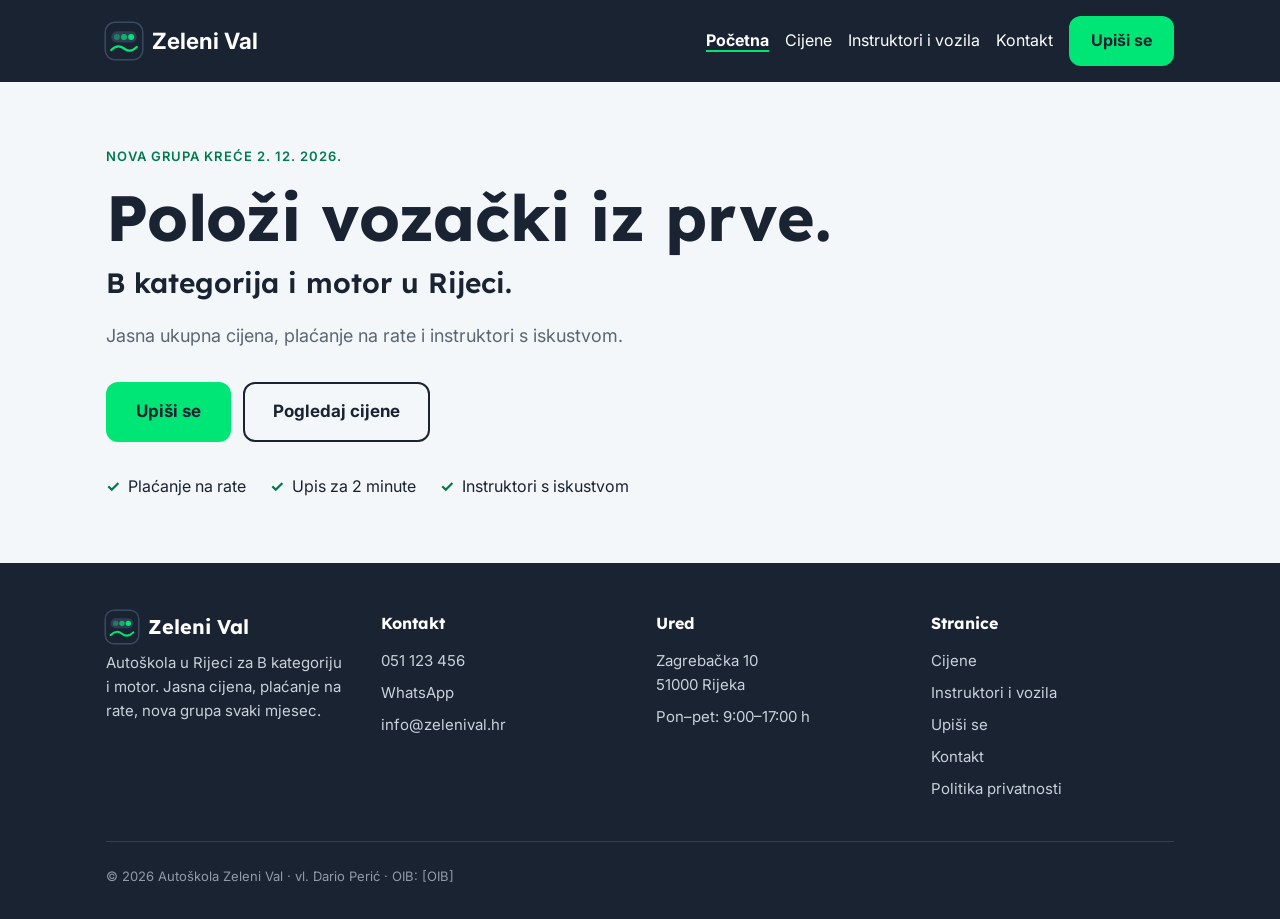
==== index.html @ 60b4cd18 "Autoskola Zeleni Val - prva verzija" ====
<!doctype html>
<html lang="hr">
  <head>
    <meta charset="UTF-8" />
    <meta name="viewport" content="width=device-width, initial-scale=1.0" />
    <title>Autoškola Zeleni Val, Rijeka – B kategorija i motor</title>
    <meta
      name="description"
      content="Autoškola Zeleni Val u Rijeci: tečaj za B kategoriju i motor, jasne cijene s mogućnošću obročne otplate i jednostavan online upis."
    />
    <link rel="preconnect" href="https://fonts.googleapis.com">
    <link rel="preconnect" href="https://fonts.gstatic.com" crossorigin>
    <link href="https://fonts.googleapis.com/css2?family=Inter:wght@400;600&family=Lexend:wght@600;700&display=swap" rel="stylesheet">
    <!-- favicon: ikona u kartici preglednika -->
    <link rel="icon" href="slike/zeleni-val-znak.svg" type="image/svg+xml" />
    <link rel="stylesheet" href="style.css" />
  </head>
  <body>
    <header>
      <a href="index.html" class="logo"><img src="slike/zeleni-val-znak.svg" alt="" width="36" height="36"> Zeleni Val</a>
      <nav>
        <button
          class="hamburger"
          aria-label="Otvori izbornik"
          aria-expanded="false"
          aria-controls="izbornik"
        >
          ☰
        </button>
         <ul id="izbornik">
          <li><a href="index.html" aria-current="page">Početna</a></li>
          <li><a href="cijene.html">Cijene</a></li>
          <li><a href="instruktori.html">Instruktori i vozila</a></li>
           <li><a href="kontakt.html">Kontakt</a></li>
          <li><a href="upis.html" class="btn">Upiši se</a></li>
        </ul>
      </nav>
    </header>

    <main>
  <section class="hero">
    <p class="oznaka">Nova grupa kreće 2. 12. 2026.</p>
    <h1>Položi vozački iz prve.</h1>
    <p class="podnaslov">B kategorija i motor u Rijeci.</p>
    <p class="hero-tekst">Jasna ukupna cijena, plaćanje na rate i instruktori s iskustvom.</p>

    <div class="hero-gumbi">
      <a href="upis.html" class="btn">Upiši se</a>
      <a href="cijene.html" class="btn btn-obrub">Pogledaj cijene</a>
    </div>

    <ul class="prednosti">
      <li>Plaćanje na rate</li>
      <li>Upis za 2 minute</li>
      <li>Instruktori s iskustvom</li>
    </ul>
  </section>
</main>



   <footer class="podnozje">
  <div class="podnozje-stupci">

    <!-- 1. stupac: tko smo -->
    <div>
      <p class="podnozje-logo"><img src="slike/zeleni-val-znak.svg" alt="" width="32" height="32"> Zeleni Val</p>
      <p>Autoškola u Rijeci za B kategoriju i motor. Jasna cijena, plaćanje na rate, nova grupa svaki mjesec.</p>
    </div>

    <!-- 2. stupac: kontakt (svi linkovi klikabilni na mobitelu) -->
    <div>
      <h2>Kontakt</h2>
      <p><a href="tel:+38551123456">051 123 456</a></p>
      <p><a href="https://wa.me/38551123456">WhatsApp</a></p>
      <p><a href="mailto:info@zelenival.hr">info@zelenival.hr</a></p>
    </div>

    <!-- 3. stupac: gdje i kada -->
    <div>
      <h2>Ured</h2>
      <p>Zagrebačka 10<br>51000 Rijeka</p>
      <p>Pon–pet: 9:00–17:00 h</p>
    </div>

    <!-- 4. stupac: linkovi -->
    <div>
      <h2>Stranice</h2>
      <ul>
        <li><a href="cijene.html">Cijene</a></li>
        <li><a href="instruktori.html">Instruktori i vozila</a></li>
        <li><a href="upis.html">Upiši se</a></li>
        <li><a href="kontakt.html">Kontakt</a></li>
        <li><a href="privatnost.html">Politika privatnosti</a></li>
      </ul>
    </div>

  </div>

  <!-- donji red: podaci o tvrtki -->
  <p class="podnozje-dno">© 2026 Autoškola Zeleni Val · vl. Dario Perić · OIB: [OIB]</p>
</footer>
    <script src="script.js"></script>
  </body>
</html>
---- style.css ----
:root {
  /* boje */
  --limeta: #00e676; /* SAMO gumbi, ikone, naglasci na tamnom */
  --limeta-tamna: #007a4d; /* zeleni linkovi i tekst na bijelom */
  --asfalt: #1a2332; /* tekst, tamne sekcije, header na mobitelu */
  --siva: #5b6675; /* sporedni tekst */
  --svijetla: #f4f7f9; /* svijetle pozadine sekcija */
  --linija: #e1e6eb;
  --bijela: #ffffff;

  /* fontovi */
  --font-naslov: "Lexend", system-ui, sans-serif;
  --font-tekst: "Inter", system-ui, sans-serif;

  /* raspored */
  --sirina: 1100px;
  --radius: 12px;
}

/* box-sizing: border-box = padding i obrub se uračunavaju U širinu elementa.
   Bez toga je sekcija od 1100 px s paddingom 16 px zapravo široka 1132 px
   i sadržaj se ne poravna s logom. Ovo ide na početak SVAKOG projekta. */
*, *::before, *::after {
  box-sizing: border-box;
}

body {
  font-family: var(--font-tekst);
  color: var(--asfalt);
  line-height: 1.6;
  margin: 0;
}

h1,
h2,
h3 {
  font-family: var(--font-naslov);
}

.btn {
  background-color: var(--limeta);
  color: var(--asfalt);
  border-radius: var(--radius);
  font-weight: bold;
  display: inline-block;
  padding: 10px 20px;
    text-decoration: none;
    border: 2px solid transparent;
}

a {
  color: var(--limeta-tamna);
}

header{
    position: sticky;
    top: 0;
    z-index: 10;
    display: flex;
    justify-content: space-between;
    align-items: center;
    flex-wrap: wrap;
    gap: 1rem;
    padding: 1rem max(16px, calc((100% - 1100px) / 2 + 16px));
    background: var(--asfalt); 
}

/* logo: znak (slika) i ime (tekst) u istom redu */
.logo {
  display: flex;
  align-items: center;
  gap: 10px;
  font-weight: 700;
  font-size: 1.4rem;
  text-decoration: none;
  color: var(--bijela);
}
.logo img,
.podnozje-logo img {
  display: block;                      /* makni razmak ispod slike */
  border-radius: 25%;                  /* isti zaobljeni kutovi kao znak */
  box-shadow: 0 0 0 1.5px #3a4a60;     /* tanki svijetli rub: znak se ne stapa s tamnim headerom */
}

nav { display: flex; gap: 1rem; align-items: center; }
nav a { text-decoration: none; color: var(--bijela); }
nav a:hover { color: var(--limeta); }

/* gumb "Upiši se" u izborniku: tamni tekst na limeti (i na hover) */
nav a.btn,
nav a.btn:hover { color: var(--asfalt); }

/* trenutna stranica u izborniku (ali ne gumb "Upiši se": on je već istaknut) */
nav a[aria-current="page"]:not(.btn) {
  font-weight: 700;
  border-bottom: 2px solid var(--limeta);
}

/* izbornik: na računalu linkovi u jednom redu */
nav ul {
  list-style: none;
  display: flex;
  align-items: center;
  gap: 1rem;
  margin: 0;
  padding: 0;
}

/* na računalu se gumb ☰ ne prikazuje */
.hamburger {
  display: none;
  background: none;
  border: 0;
  font-size: 2rem;
  cursor: pointer;
  color: var(--bijela);
}

/* mobitel: zaslon uži od 700px */
@media (max-width: 700px) {
  .hamburger { display: block; }

  nav ul {
    display: none;            /* linkovi su skriveni */
    flex-direction: column;   /* jedan ispod drugoga */
    align-items: flex-start;
    position: absolute;       /* ispod headera, preko cijele širine */
    top: 100%;
    left: 0;
    right: 0;
    padding: 1rem 16px;
    background: var(--asfalt);
  }

  nav ul.otvoren { display: flex; }  /* prikažu se kad JS doda klasu */
}

/* ===== HERO ===== */
.hero {
  background: var(--svijetla);
  /* isti trik kao header: lijevi rub teksta = lijevi rub loga */
  padding: 64px max(16px, calc((100% - var(--sirina)) / 2 + 16px));
}

.oznaka {
  margin: 0 0 16px;
  font-size: 0.8125rem;          /* 13 px */
  font-weight: 600;
  letter-spacing: 0.08em;        /* malo razmaknuta slova */
  text-transform: uppercase;     /* CSS radi velika slova */
  color: var(--limeta-tamna);    /* na svijetlom: tamna zelena, NE limeta */
}

.hero h1 {
  margin: 0 0 8px;
  font-size: clamp(2.25rem, 6vw, 4rem);  /* min. 36 px, max. 64 px */
  line-height: 1.1;                      /* veliki naslovi trebaju zbijeniji prored */
}
.podnaslov {
  margin: 0 0 16px;
  font-family: var(--font-naslov);
  font-size: clamp(1.25rem, 3vw, 1.75rem);
  font-weight: 600;
}
.hero-tekst {
  margin: 0 0 32px;
  max-width: 55ch;               /* ugodna duljina retka */
  font-size: 1.125rem;
  color: var(--siva);
}

.hero-gumbi {
  display: flex;
  flex-wrap: wrap;               /* na uskom ekranu drugi gumb ide u novi red */
  gap: 12px;
  margin-bottom: 32px;
}
.hero .btn {
  padding: 14px 28px;            /* u heroju veći gumbi */
  font-size: 1.0625rem;
}
/* sekundarni gumb: tamni obrub na svijetloj podlozi */
.btn-obrub {
  background: transparent;
  color: var(--asfalt);
  border: 2px solid var(--asfalt);
}
.btn-obrub:hover {
  background: var(--asfalt);
  color: var(--bijela);
}

.prednosti {
  list-style: none;
  margin: 0;
  padding: 0;
  display: flex;
  flex-direction: column;        /* mobitel: jedna ispod druge */
  gap: 8px;
}
.prednosti li::before {
  content: "✓";
  margin-right: 8px;
  font-weight: 700;
  color: var(--limeta-tamna);
}

/* računalo: kvačice u jednom redu */
@media (min-width: 701px) {
  .prednosti {
    flex-direction: row;
    gap: 24px;
  }
}

/* =========================================================
   STRANICA CIJENE
   ========================================================= */

/* ----- 1. Mali hero (podstranice) -----
   Klasa "hero" već daje svijetlu pozadinu i poravnanje s logom.
   "hero-mala" samo smanjuje visinu i naslov, jer podstranica
   ne treba ogroman uvod kao Početna. */
main .hero-mala {
  padding-top: 40px;
  padding-bottom: 40px;
}
.hero-mala h1 {
  font-size: clamp(2rem, 4vw, 3rem);   /* min. 32 px, max. 48 px */
}
.hero-mala .hero-tekst {
  margin-bottom: 0;                    /* nema gumba ispod, pa ni razmaka */
}

/* ----- 2. Sekcije ispod heroja: ista širina i poravnanje -----
   Bez ovoga bi kartice i tablica išle od ruba do ruba ekrana.
   max-width = širina sadržaja, margin auto = centrirano,
   padding 16px = isti razmak od ruba kao logo i hero. */
.paketi,
.dodatno,
.rate-info {
  max-width: var(--sirina);
  margin: 0 auto;
  padding: 48px 16px 0;
}
.rate-info {
  padding-bottom: 64px;                /* zadnja sekcija: razmak prije footera */
}

/* ----- 3. Mreža kartica -----
   auto-fit + minmax: stane li više kartica od 280 px u red,
   stavi ih jednu pored druge; ako ne stane (mobitel), jednu ispod druge.
   Zato ne treba media query. */
.kartice {
  display: grid;
  grid-template-columns: repeat(auto-fit, minmax(280px, 1fr));
  gap: 24px;
}

/* ----- 4. Jedna kartica -----
   flex + column: sadržaj ide odozgo prema dolje.
   Tako možemo gumb "zalijepiti" na dno (vidi .kartica .btn). */
.kartica {
  display: flex;
  flex-direction: column;
  padding: 32px;
  background: var(--bijela);
  border: 1px solid var(--linija);
  border-radius: var(--radius);
}
.kartica h2 {
  margin: 0 0 8px;
  font-size: 1.5rem;
}

/* Istaknuta kartica (B kategorija): deblji zeleni obrub.
   Tamna zelena, jer je obrub na bijelom (pravilo kontrasta). */
.istaknuta {
  border: 3px solid var(--limeta-tamna);
}

/* ----- 5. Cijena i rate -----
   Cijena je najvažniji broj na stranici, zato je najveća.
   Rate su odmah ispod, sivo i manje: smiruju roditelja. */
.cijena {
  margin: 0;
  font-family: var(--font-naslov);
  font-size: 2.5rem;                   /* 40 px */
  font-weight: 700;
  line-height: 1.1;
}
.rate {
  margin: 4px 0 24px;
  color: var(--siva);
}

/* ----- 6. Popis "što je uključeno" -----
   Iste kvačice kao u heroju, samo jedna ispod druge. */
.ukljuceno {
  list-style: none;                    /* makni točkice */
  margin: 0 0 32px;
  padding: 0;                          /* makni uvlačenje */
}
.ukljuceno li {
  padding: 6px 0;
  border-bottom: 1px solid var(--linija);  /* tanka crta između stavki */
}
.ukljuceno li:last-child {
  border-bottom: none;                 /* zadnja stavka bez crte */
}
.ukljuceno li::before {
  content: "✓";                        /* CSS dodaje kvačicu ispred teksta */
  margin-right: 8px;
  font-weight: 700;
  color: var(--limeta-tamna);
}

/* ----- 7. Gumb u kartici -----
   margin-top: auto gura gumb na dno kartice (radi zbog flexa gore),
   pa su gumbi u obje kartice u istoj liniji.
   text-align: center centrira tekst jer je gumb sad širok kao kartica. */
.kartica .btn {
  margin-top: auto;
  text-align: center;
}

/* ----- 8. Tablica dodatnih usluga ----- */
.tablica-cijena {
  width: 100%;
  max-width: 600px;                    /* tablica ne treba cijelu širinu */
  border-collapse: collapse;           /* spoji obrube ćelija u jednu crtu */
}
.tablica-cijena caption {
  text-align: left;                    /* naslov tablice lijevo, ne centrirano */
  margin-bottom: 12px;
  font-family: var(--font-naslov);
  font-size: 1.5rem;
  font-weight: 700;
}
.tablica-cijena th,
.tablica-cijena td {
  padding: 12px 0;
  text-align: left;
  border-bottom: 1px solid var(--linija);
}
.tablica-cijena th {
  font-size: 0.875rem;
  color: var(--siva);
  font-weight: 600;
}
/* drugi stupac (cijene) poravnat desno, da se brojke lijepo slažu */
.tablica-cijena th:last-child,
.tablica-cijena td:last-child {
  text-align: right;
  font-weight: 600;
}

/* ----- 9. Plaćanje na rate ----- */
.rate-info h2 {
  margin: 0 0 12px;
  font-size: 1.5rem;
}
.rate-info ul {
  list-style: none;
  margin: 0;
  padding: 0;
  max-width: 600px;
}
.rate-info li {
  padding: 8px 0 8px 28px;
  position: relative;                  /* da se broj/kvačica može smjestiti lijevo */
}
.rate-info li::before {
  content: "→";
  position: absolute;
  left: 0;
  font-weight: 700;
  color: var(--limeta-tamna);
}

/* =========================================================
   STRANICA INSTRUKTORI I VOZILA
   ========================================================= */

/* ----- 1. Sekcije: ista širina i poravnanje kao na Cijenama ----- */
.tim,
.vozila {
  max-width: var(--sirina);
  margin: 0 auto;
  padding: 48px 16px 0;
}
.vozila {
  padding-bottom: 64px;                /* zadnja sekcija: razmak prije footera */
}
.tim h2,
.vozila h2 {
  margin: 0 0 24px;
  font-size: 1.75rem;
}

/* ----- 2. Mreža: ista za instruktore i vozila -----
   Svaki element najmanje 220 px; koliko stane u red, toliko stupaca.
   Računalo: 4 instruktora u redu. Tablet: 2. Mobitel: 1. */
.mreza {
  display: grid;
  grid-template-columns: repeat(auto-fit, minmax(220px, 1fr));
  gap: 24px;
}

/* ----- 3. Sve slike u mreži -----
   Problem: fotografije imaju različite dimenzije, pa bi mreža bila neravna.
   aspect-ratio: svaka slika dobije isti omjer (4:5 je uspravni portret).
   object-fit: cover: slika ispuni okvir i izreže višak, BEZ razvlačenja. */
.mreza img {
  display: block;                      /* makni mali razmak ispod slike */
  width: 100%;                         /* široka kao njezin stupac */
  height: auto;
  aspect-ratio: 4 / 5;                 /* uspravni okvir za lica */
  object-fit: cover;                   /* ispuni okvir bez razvlačenja */
  border-radius: var(--radius);
  background: var(--svijetla);         /* vidi se dok se slika učitava */
}

/* vozila su vodoravna, pa dobivaju širi omjer od instruktora */
.vozila .mreza img {
  aspect-ratio: 3 / 2;
}

/* ----- 4. Kartica instruktora ----- */
.osoba h3 {
  margin: 16px 0 4px;
  font-size: 1.25rem;
}
.uloga {
  margin: 0 0 8px;
  font-size: 0.875rem;
  font-weight: 600;
  color: var(--limeta-tamna);          /* tamna zelena: čitljivo na bijelom */
}
.osoba p {
  margin-top: 0;
  color: var(--siva);
}
.osoba .uloga {
  color: var(--limeta-tamna);          /* pravilo .osoba p bi inače obojilo i ulogu u sivo */
}

/* ----- 5. Vozila: slika s opisom ispod ----- */
.vozila figure {
  margin: 0;                           /* figure ima vlastitu marginu od preglednika: makni je */
}
.vozila figcaption {
  margin-top: 8px;
  font-weight: 600;
}

/* mobitel: instruktori po 2 u redu, manje skrolanja */
@media (max-width: 700px) {
  .tim .mreza { grid-template-columns: repeat(auto-fit, minmax(150px, 1fr)); }
}

/* =========================================================
   STRANICA UPIS
   ========================================================= */

/* ----- 1. Raspored: obrazac lijevo (širi), kutija desno -----
   auto-fit: na mobitelu kutija sama ode ispod obrasca. */
.upis {
  max-width: var(--sirina);
  margin: 0 auto;
  padding: 48px 16px 64px;
  display: grid;
  grid-template-columns: repeat(auto-fit, minmax(300px, 1fr));
  gap: 32px;
  align-items: start;                  /* kutija ne rasteže do visine obrasca */
}

/* ----- 2. Obrazac: polja jedno ispod drugoga ----- */
.obrazac {
  display: flex;
  flex-direction: column;
  gap: 6px;
  padding: 32px;
  background: var(--bijela);
  border: 1px solid var(--linija);
  border-radius: var(--radius);
}
.obrazac label {
  margin-top: 12px;
  font-weight: 600;
}
.neobavezno {
  font-weight: 400;
  color: var(--siva);
}

/* ----- 3. Polja za upis -----
   font: inherit: polje koristi isti font kao stranica (16 px, pa iPhone ne zumira).
   min-height 48 px: dovoljno veliko za prst. */
.obrazac input[type="text"],
.obrazac input[type="tel"],
.obrazac input[type="email"],
.obrazac textarea {
  font: inherit;
  min-height: 48px;
  padding: 10px 12px;
  border: 1px solid #8c96a3;           /* dovoljno taman rub da se polje vidi */
  border-radius: 8px;
}
/* polje u kojem je kursor: zeleni obrub */
.obrazac input:focus-visible,
.obrazac textarea:focus-visible {
  outline: 3px solid var(--limeta);
  outline-offset: 1px;
  border-color: var(--asfalt);
}

/* ----- 4. Kategorija (radio gumbi) ----- */
.izbor {
  margin: 12px 0 0;
  padding: 0;
  border: 0;                           /* makni okvir koji fieldset ima sam po sebi */
}
.izbor legend {
  font-weight: 600;
  margin-bottom: 4px;
}
.izbor label {
  display: flex;
  align-items: center;
  gap: 10px;
  margin-top: 8px;
  font-weight: 400;
  cursor: pointer;
}
.izbor input,
.privola input {
  width: 20px;
  height: 20px;
  accent-color: var(--limeta-tamna);   /* boja kvačice i radio gumba */
}

/* ----- 5. Privola: kućica lijevo, tekst desno ----- */
.obrazac .privola {
  display: flex;
  gap: 10px;
  align-items: flex-start;
  font-weight: 400;
  font-size: 0.875rem;
  color: var(--siva);
}
.privola input {
  flex-shrink: 0;                      /* kućica se ne smanjuje kad je tekst dugačak */
  margin-top: 2px;
}

/* skriveno polje protiv spama */
.skriveno {
  display: none;
}

/* gumb za slanje: preko cijele širine obrasca */
.obrazac .btn {
  margin-top: 20px;
  font: inherit;
  font-weight: 700;
  cursor: pointer;
}

/* ----- 6. Kutija "Što slijedi" ----- */
.sto-slijedi {
  padding: 32px;
  background: var(--asfalt);           /* tamna kutija: limeta na tamnom je dozvoljena */
  color: var(--bijela);
  border-radius: var(--radius);
}
.sto-slijedi h2 {
  margin: 0 0 16px;
  font-size: 1.25rem;
}
.sto-slijedi ol {
  margin: 0 0 16px;
  padding-left: 20px;
}
.sto-slijedi li {
  margin-bottom: 10px;
}
.sto-slijedi li::marker {
  color: var(--limeta);                /* brojevi 1, 2, 3 u limeti */
  font-weight: 700;
}
.sto-slijedi a {
  color: var(--limeta);                /* link na tamnom: limeta, kontrast 9,5:1 */
  font-weight: 600;
}

/* =========================================================
   FOOTER
   ========================================================= */

/* tamna podloga, tekst poravnat s logom u headeru (isti calc trik) */
.podnozje {
  background: var(--asfalt);
  color: #c9d1db;                      /* svijetlosiva: mekša od čiste bijele */
  padding: 48px max(16px, calc((100% - var(--sirina)) / 2 + 16px)) 24px;
  font-size: 0.9375rem;
}

/* stupci: 4 na računalu, 2 na tabletu, 1 na mobitelu (auto-fit) */
.podnozje-stupci {
  display: grid;
  grid-template-columns: repeat(auto-fit, minmax(200px, 1fr));
  gap: 32px;
  margin-bottom: 32px;
}

/* naslovi stupaca */
.podnozje h2 {
  margin: 0 0 12px;
  font-size: 1rem;
  color: var(--bijela);
}

.podnozje p {
  margin: 0 0 8px;
}

/* ime brenda u prvom stupcu */
.podnozje-logo {
  font-family: var(--font-naslov);
  font-size: 1.25rem;
  font-weight: 700;
  color: var(--bijela);
}

/* linkovi: svijetli, na hover limeta (limeta na tamnom = dozvoljeno) */
.podnozje a {
  color: #c9d1db;
  text-decoration: none;
}
.podnozje a:hover {
  color: var(--limeta);
  text-decoration: underline;
}

/* popis linkova bez točkica */
.podnozje ul {
  list-style: none;
  margin: 0;
  padding: 0;
}
.podnozje li {
  margin-bottom: 8px;
}

/* donji red: tanka crta iznad, manja slova */
.podnozje-dno {
  margin: 0;
  padding-top: 24px;
  border-top: 1px solid #344154;
  font-size: 0.8125rem;
  color: #8f9bab;
}

/* =========================================================
   STRANICA POLITIKA PRIVATNOSTI (i ostali dugi tekstovi)
   ========================================================= */

/* uski stupac teksta: dugi tekst se lakše čita kad redak nije preširok */
.pravno {
  max-width: var(--sirina);
  margin: 0 auto;
  padding: 48px 16px 64px;
}
.pravno > * {
  max-width: 70ch;                     /* najviše ~70 znakova u retku */
}
.pravno h2 {
  margin: 40px 0 12px;
  font-size: 1.25rem;
}
.pravno h2:first-child {
  margin-top: 0;                       /* prvi naslov bez razmaka iznad */
}
.pravno p,
.pravno li {
  color: var(--asfalt);
}
.pravno ul {
  padding-left: 20px;
}
.pravno li {
  margin-bottom: 6px;
}

/* =========================================================
   STRANICA KONTAKT
   ========================================================= */

/* ----- 1. Sve sekcije: ista širina i poravnanje ----- */
.kontakt-nacini,
.lokacije,
.faq,
.poziv {
  max-width: var(--sirina);
  margin: 0 auto;
  padding: 48px 16px 0;
}

/* naslov vidljiv samo čitačima zaslona */
.vizualno-skriveno {
  position: absolute;
  width: 1px;
  height: 1px;
  overflow: hidden;
  clip: rect(0 0 0 0);
  white-space: nowrap;
}

/* ----- 2. Kartice s načinima kontakta (kartica i .btn već postoje) ----- */
.kontakt-nacini .kartica h3 {
  margin: 0 0 8px;
  font-size: 1.25rem;
}
.kontakt-nacini .kartica p {
  margin: 0 0 20px;
  color: var(--siva);
}

/* ----- 3. Lokacije: tekst lijevo, karta desno (na mobitelu jedno ispod drugog) ----- */
.lokacije {
  display: grid;
  grid-template-columns: repeat(auto-fit, minmax(300px, 1fr));
  gap: 32px;
  align-items: start;
}
.lokacije h2 {
  margin: 0 0 16px;
  font-size: 1.75rem;
}
.lokacije h3 {
  margin: 16px 0 4px;
  font-size: 1.0625rem;
}
.lokacije p {
  margin: 0 0 8px;
}
.napomena {
  margin-top: 16px;
  padding: 12px 16px;
  background: var(--svijetla);
  border-left: 4px solid var(--limeta-tamna);  /* zelena crta lijevo ističe napomenu */
  border-radius: 0 8px 8px 0;
}

/* ----- 4. Česta pitanja: otvaraju se klikom (details/summary) ----- */
.faq h2 {
  margin: 0 0 16px;
  font-size: 1.75rem;
}
.faq details {
  max-width: 70ch;
  border-bottom: 1px solid var(--linija);
  padding: 16px 0;
}
.faq summary {
  font-weight: 600;
  cursor: pointer;
}
.faq details p {
  margin: 12px 0 0;
  color: var(--siva);
}

/* ----- 5. Poziv na kraju: tamna kutija s limeta gumbom ----- */
.poziv {
  margin-top: 48px;
  margin-bottom: 64px;
  padding: 40px 24px;
  width: calc(100% - 32px);              /* na mobitelu 16 px od ruba */
  max-width: calc(var(--sirina) - 32px); /* na računalu široka kao sadržaj */
  text-align: center;
  background: var(--asfalt);
  color: var(--bijela);
  border-radius: var(--radius);
}
.poziv h2 {
  margin: 0 0 8px;
  font-size: 1.75rem;
}
.poziv p {
  margin: 0 0 20px;
  color: #c9d1db;
}

/* =========================================================
   GUMBI: hover i fokus (tipkovnica)
   ========================================================= */
/* glavni gumb: malo tamnija limeta kad se prijeđe mišem */
.btn:hover {
  background-color: #00c965;
}
/* sekundarni gumb zadržava svoj hover (tamna podloga) */
.btn-obrub:hover {
  background: var(--asfalt);
  color: var(--bijela);
}
/* vidljiv obrub kad se do gumba dođe tipkom Tab */
.btn:focus-visible {
  outline: 3px solid var(--limeta-tamna);  /* na svijetloj podlozi */
  outline-offset: 3px;
}
nav a:focus-visible,
.podnozje a:focus-visible {
  outline: 3px solid var(--limeta);        /* na tamnoj podlozi: limeta je vidljiva */
  outline-offset: 3px;
}
/* link na Google karte (kontakt) */
.karta-link {
  padding: 32px;
  background: var(--svijetla);
  border-radius: var(--radius);
}
.karta-link p {
  margin: 0 0 16px;
}

/* footer logo: znak i ime u istom redu */
.podnozje-logo {
  display: flex;
  align-items: center;
  gap: 10px;
}
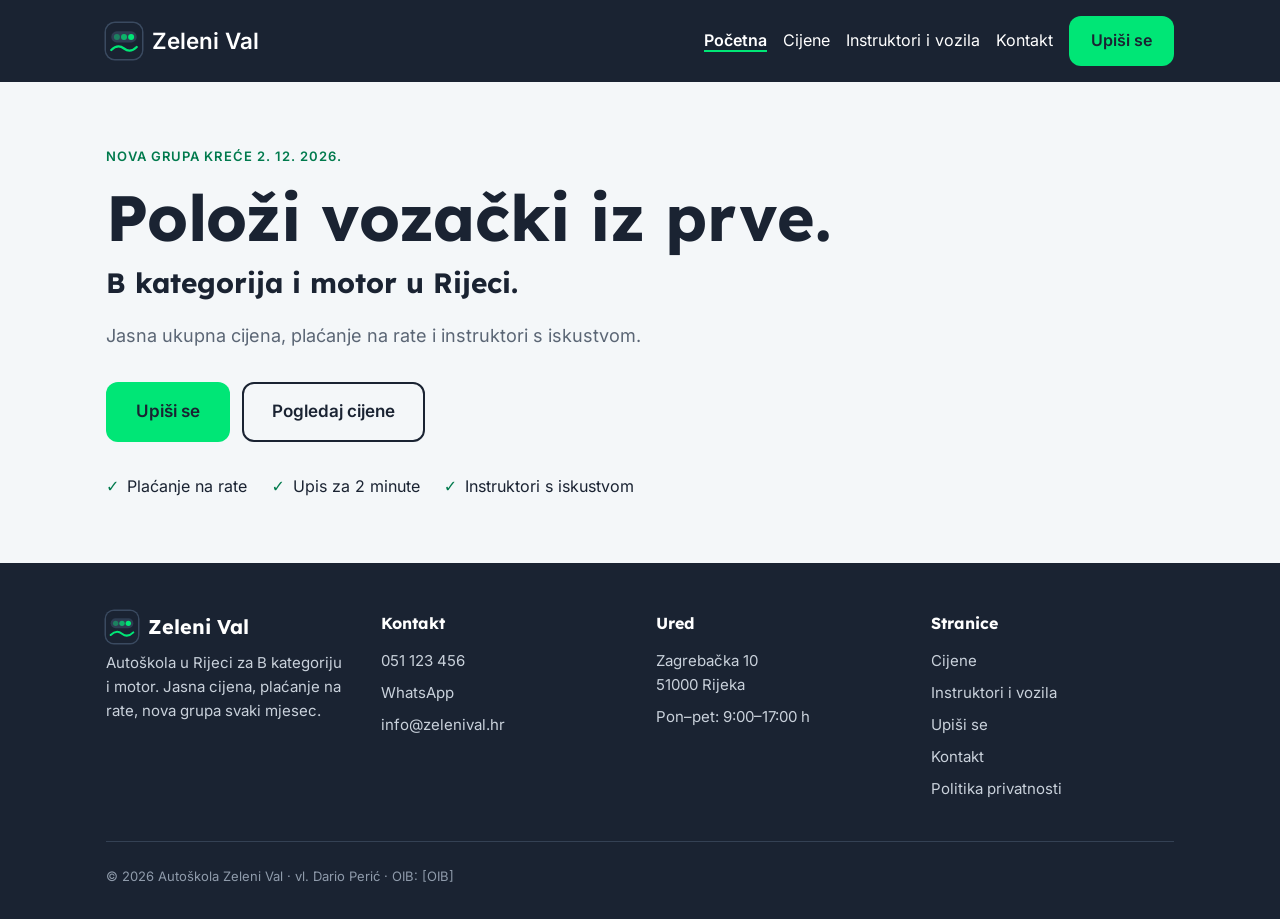
==== commit 89010418: "Add files via upload" ====
--- a/index.html
+++ b/index.html
@@ -1,105 +1,104 @@
-<!doctype html>
-<html lang="hr">
-  <head>
-    <meta charset="UTF-8" />
-    <meta name="viewport" content="width=device-width, initial-scale=1.0" />
-    <title>Autoškola Zeleni Val, Rijeka – B kategorija i motor</title>
-    <meta
-      name="description"
-      content="Autoškola Zeleni Val u Rijeci: tečaj za B kategoriju i motor, jasne cijene s mogućnošću obročne otplate i jednostavan online upis."
-    />
-    <link rel="preconnect" href="https://fonts.googleapis.com">
-    <link rel="preconnect" href="https://fonts.gstatic.com" crossorigin>
-    <link href="https://fonts.googleapis.com/css2?family=Inter:wght@400;600&family=Lexend:wght@600;700&display=swap" rel="stylesheet">
-    <!-- favicon: ikona u kartici preglednika -->
-    <link rel="icon" href="slike/zeleni-val-znak.svg" type="image/svg+xml" />
-    <link rel="stylesheet" href="style.css" />
-  </head>
-  <body>
-    <header>
-      <a href="index.html" class="logo"><img src="slike/zeleni-val-znak.svg" alt="" width="36" height="36"> Zeleni Val</a>
-      <nav>
-        <button
-          class="hamburger"
-          aria-label="Otvori izbornik"
-          aria-expanded="false"
-          aria-controls="izbornik"
-        >
-          ☰
-        </button>
-         <ul id="izbornik">
-          <li><a href="index.html" aria-current="page">Početna</a></li>
-          <li><a href="cijene.html">Cijene</a></li>
-          <li><a href="instruktori.html">Instruktori i vozila</a></li>
-           <li><a href="kontakt.html">Kontakt</a></li>
-          <li><a href="upis.html" class="btn">Upiši se</a></li>
-        </ul>
-      </nav>
-    </header>
-
-    <main>
-  <section class="hero">
-    <p class="oznaka">Nova grupa kreće 2. 12. 2026.</p>
-    <h1>Položi vozački iz prve.</h1>
-    <p class="podnaslov">B kategorija i motor u Rijeci.</p>
-    <p class="hero-tekst">Jasna ukupna cijena, plaćanje na rate i instruktori s iskustvom.</p>
-
-    <div class="hero-gumbi">
-      <a href="upis.html" class="btn">Upiši se</a>
-      <a href="cijene.html" class="btn btn-obrub">Pogledaj cijene</a>
-    </div>
-
-    <ul class="prednosti">
-      <li>Plaćanje na rate</li>
-      <li>Upis za 2 minute</li>
-      <li>Instruktori s iskustvom</li>
-    </ul>
-  </section>
-</main>
-
-
-
-   <footer class="podnozje">
-  <div class="podnozje-stupci">
-
-    <!-- 1. stupac: tko smo -->
-    <div>
-      <p class="podnozje-logo"><img src="slike/zeleni-val-znak.svg" alt="" width="32" height="32"> Zeleni Val</p>
-      <p>Autoškola u Rijeci za B kategoriju i motor. Jasna cijena, plaćanje na rate, nova grupa svaki mjesec.</p>
-    </div>
-
-    <!-- 2. stupac: kontakt (svi linkovi klikabilni na mobitelu) -->
-    <div>
-      <h2>Kontakt</h2>
-      <p><a href="tel:+38551123456">051 123 456</a></p>
-      <p><a href="https://wa.me/38551123456">WhatsApp</a></p>
-      <p><a href="mailto:info@zelenival.hr">info@zelenival.hr</a></p>
-    </div>
-
-    <!-- 3. stupac: gdje i kada -->
-    <div>
-      <h2>Ured</h2>
-      <p>Zagrebačka 10<br>51000 Rijeka</p>
-      <p>Pon–pet: 9:00–17:00 h</p>
-    </div>
-
-    <!-- 4. stupac: linkovi -->
-    <div>
-      <h2>Stranice</h2>
-      <ul>
-        <li><a href="cijene.html">Cijene</a></li>
-        <li><a href="instruktori.html">Instruktori i vozila</a></li>
-        <li><a href="upis.html">Upiši se</a></li>
-        <li><a href="kontakt.html">Kontakt</a></li>
-        <li><a href="privatnost.html">Politika privatnosti</a></li>
-      </ul>
-    </div>
-
-  </div>
-
-  <!-- donji red: podaci o tvrtki -->
-  <p class="podnozje-dno">© 2026 Autoškola Zeleni Val · vl. Dario Perić · OIB: [OIB]</p>
-</footer>
-    <script src="script.js"></script>
-  </body>
-</html>
+<!doctype html>
+<html lang="hr">
+  <head>
+    <meta charset="UTF-8" />
+    <meta name="viewport" content="width=device-width, initial-scale=1.0" />
+    <title>Autoškola Zeleni Val, Rijeka – B kategorija i motor</title>
+    <meta
+      name="description"
+      content="Autoškola Zeleni Val u Rijeci: tečaj za B kategoriju i motor, jasne cijene s mogućnošću obročne otplate i jednostavan online upis."
+    />
+    <!-- favicon: ikona u kartici preglednika -->
+    <link rel="icon" href="slike/zeleni-val-znak.svg" type="image/svg+xml" />
+    <!-- font naslova (Lexend) učitaj odmah: naslov je najveći element na stranici -->
+    <link rel="preload" href="fonts/lexend-v26-latin_latin-ext-700.woff2" as="font" type="font/woff2" crossorigin />
+    <link rel="stylesheet" href="style.css" />
+  </head>
+  <body>
+    <header>
+      <a href="index.html" class="logo"><img src="slike/zeleni-val-znak.svg" alt="" width="36" height="36"> Zeleni Val</a>
+      <nav>
+        <button
+          class="hamburger"
+          aria-label="Otvori izbornik"
+          aria-expanded="false"
+          aria-controls="izbornik"
+        >
+          ☰
+        </button>
+         <ul id="izbornik">
+          <li><a href="index.html" aria-current="page">Početna</a></li>
+          <li><a href="cijene.html">Cijene</a></li>
+          <li><a href="instruktori.html">Instruktori i vozila</a></li>
+           <li><a href="kontakt.html">Kontakt</a></li>
+          <li><a href="upis.html" class="btn">Upiši se</a></li>
+        </ul>
+      </nav>
+    </header>
+
+    <main>
+  <section class="hero">
+    <p class="oznaka">Nova grupa kreće 2. 12. 2026.</p>
+    <h1>Položi vozački iz prve.</h1>
+    <p class="podnaslov">B kategorija i motor u Rijeci.</p>
+    <p class="hero-tekst">Jasna ukupna cijena, plaćanje na rate i instruktori s iskustvom.</p>
+
+    <div class="hero-gumbi">
+      <a href="upis.html" class="btn">Upiši se</a>
+      <a href="cijene.html" class="btn btn-obrub">Pogledaj cijene</a>
+    </div>
+
+    <ul class="prednosti">
+      <li>Plaćanje na rate</li>
+      <li>Upis za 2 minute</li>
+      <li>Instruktori s iskustvom</li>
+    </ul>
+  </section>
+</main>
+
+
+
+   <footer class="podnozje">
+  <div class="podnozje-stupci">
+
+    <!-- 1. stupac: tko smo -->
+    <div>
+      <p class="podnozje-logo"><img src="slike/zeleni-val-znak.svg" alt="" width="32" height="32"> Zeleni Val</p>
+      <p>Autoškola u Rijeci za B kategoriju i motor. Jasna cijena, plaćanje na rate, nova grupa svaki mjesec.</p>
+    </div>
+
+    <!-- 2. stupac: kontakt (svi linkovi klikabilni na mobitelu) -->
+    <div>
+      <h2>Kontakt</h2>
+      <p><a href="tel:+38551123456">051 123 456</a></p>
+      <p><a href="https://wa.me/38551123456">WhatsApp</a></p>
+      <p><a href="mailto:info@zelenival.hr">info@zelenival.hr</a></p>
+    </div>
+
+    <!-- 3. stupac: gdje i kada -->
+    <div>
+      <h2>Ured</h2>
+      <p>Zagrebačka 10<br>51000 Rijeka</p>
+      <p>Pon–pet: 9:00–17:00 h</p>
+    </div>
+
+    <!-- 4. stupac: linkovi -->
+    <div>
+      <h2>Stranice</h2>
+      <ul>
+        <li><a href="cijene.html">Cijene</a></li>
+        <li><a href="instruktori.html">Instruktori i vozila</a></li>
+        <li><a href="upis.html">Upiši se</a></li>
+        <li><a href="kontakt.html">Kontakt</a></li>
+        <li><a href="privatnost.html">Politika privatnosti</a></li>
+      </ul>
+    </div>
+
+  </div>
+
+  <!-- donji red: podaci o tvrtki -->
+  <p class="podnozje-dno">© 2026 Autoškola Zeleni Val · vl. Dario Perić · OIB: [OIB]</p>
+</footer>
+    <script src="script.js"></script>
+  </body>
+</html>
--- a/style.css
+++ b/style.css
@@ -1,833 +1,863 @@
-:root {
-  /* boje */
-  --limeta: #00e676; /* SAMO gumbi, ikone, naglasci na tamnom */
-  --limeta-tamna: #007a4d; /* zeleni linkovi i tekst na bijelom */
-  --asfalt: #1a2332; /* tekst, tamne sekcije, header na mobitelu */
-  --siva: #5b6675; /* sporedni tekst */
-  --svijetla: #f4f7f9; /* svijetle pozadine sekcija */
-  --linija: #e1e6eb;
-  --bijela: #ffffff;
-
-  /* fontovi */
-  --font-naslov: "Lexend", system-ui, sans-serif;
-  --font-tekst: "Inter", system-ui, sans-serif;
-
-  /* raspored */
-  --sirina: 1100px;
-  --radius: 12px;
-}
-
-/* box-sizing: border-box = padding i obrub se uračunavaju U širinu elementa.
-   Bez toga je sekcija od 1100 px s paddingom 16 px zapravo široka 1132 px
-   i sadržaj se ne poravna s logom. Ovo ide na početak SVAKOG projekta. */
-*, *::before, *::after {
-  box-sizing: border-box;
-}
-
-body {
-  font-family: var(--font-tekst);
-  color: var(--asfalt);
-  line-height: 1.6;
-  margin: 0;
-}
-
-h1,
-h2,
-h3 {
-  font-family: var(--font-naslov);
-}
-
-.btn {
-  background-color: var(--limeta);
-  color: var(--asfalt);
-  border-radius: var(--radius);
-  font-weight: bold;
-  display: inline-block;
-  padding: 10px 20px;
-    text-decoration: none;
-    border: 2px solid transparent;
-}
-
-a {
-  color: var(--limeta-tamna);
-}
-
-header{
-    position: sticky;
-    top: 0;
-    z-index: 10;
-    display: flex;
-    justify-content: space-between;
-    align-items: center;
-    flex-wrap: wrap;
-    gap: 1rem;
-    padding: 1rem max(16px, calc((100% - 1100px) / 2 + 16px));
-    background: var(--asfalt); 
-}
-
-/* logo: znak (slika) i ime (tekst) u istom redu */
-.logo {
-  display: flex;
-  align-items: center;
-  gap: 10px;
-  font-weight: 700;
-  font-size: 1.4rem;
-  text-decoration: none;
-  color: var(--bijela);
-}
-.logo img,
-.podnozje-logo img {
-  display: block;                      /* makni razmak ispod slike */
-  border-radius: 25%;                  /* isti zaobljeni kutovi kao znak */
-  box-shadow: 0 0 0 1.5px #3a4a60;     /* tanki svijetli rub: znak se ne stapa s tamnim headerom */
-}
-
-nav { display: flex; gap: 1rem; align-items: center; }
-nav a { text-decoration: none; color: var(--bijela); }
-nav a:hover { color: var(--limeta); }
-
-/* gumb "Upiši se" u izborniku: tamni tekst na limeti (i na hover) */
-nav a.btn,
-nav a.btn:hover { color: var(--asfalt); }
-
-/* trenutna stranica u izborniku (ali ne gumb "Upiši se": on je već istaknut) */
-nav a[aria-current="page"]:not(.btn) {
-  font-weight: 700;
-  border-bottom: 2px solid var(--limeta);
-}
-
-/* izbornik: na računalu linkovi u jednom redu */
-nav ul {
-  list-style: none;
-  display: flex;
-  align-items: center;
-  gap: 1rem;
-  margin: 0;
-  padding: 0;
-}
-
-/* na računalu se gumb ☰ ne prikazuje */
-.hamburger {
-  display: none;
-  background: none;
-  border: 0;
-  font-size: 2rem;
-  cursor: pointer;
-  color: var(--bijela);
-}
-
-/* mobitel: zaslon uži od 700px */
-@media (max-width: 700px) {
-  .hamburger { display: block; }
-
-  nav ul {
-    display: none;            /* linkovi su skriveni */
-    flex-direction: column;   /* jedan ispod drugoga */
-    align-items: flex-start;
-    position: absolute;       /* ispod headera, preko cijele širine */
-    top: 100%;
-    left: 0;
-    right: 0;
-    padding: 1rem 16px;
-    background: var(--asfalt);
-  }
-
-  nav ul.otvoren { display: flex; }  /* prikažu se kad JS doda klasu */
-}
-
-/* ===== HERO ===== */
-.hero {
-  background: var(--svijetla);
-  /* isti trik kao header: lijevi rub teksta = lijevi rub loga */
-  padding: 64px max(16px, calc((100% - var(--sirina)) / 2 + 16px));
-}
-
-.oznaka {
-  margin: 0 0 16px;
-  font-size: 0.8125rem;          /* 13 px */
-  font-weight: 600;
-  letter-spacing: 0.08em;        /* malo razmaknuta slova */
-  text-transform: uppercase;     /* CSS radi velika slova */
-  color: var(--limeta-tamna);    /* na svijetlom: tamna zelena, NE limeta */
-}
-
-.hero h1 {
-  margin: 0 0 8px;
-  font-size: clamp(2.25rem, 6vw, 4rem);  /* min. 36 px, max. 64 px */
-  line-height: 1.1;                      /* veliki naslovi trebaju zbijeniji prored */
-}
-.podnaslov {
-  margin: 0 0 16px;
-  font-family: var(--font-naslov);
-  font-size: clamp(1.25rem, 3vw, 1.75rem);
-  font-weight: 600;
-}
-.hero-tekst {
-  margin: 0 0 32px;
-  max-width: 55ch;               /* ugodna duljina retka */
-  font-size: 1.125rem;
-  color: var(--siva);
-}
-
-.hero-gumbi {
-  display: flex;
-  flex-wrap: wrap;               /* na uskom ekranu drugi gumb ide u novi red */
-  gap: 12px;
-  margin-bottom: 32px;
-}
-.hero .btn {
-  padding: 14px 28px;            /* u heroju veći gumbi */
-  font-size: 1.0625rem;
-}
-/* sekundarni gumb: tamni obrub na svijetloj podlozi */
-.btn-obrub {
-  background: transparent;
-  color: var(--asfalt);
-  border: 2px solid var(--asfalt);
-}
-.btn-obrub:hover {
-  background: var(--asfalt);
-  color: var(--bijela);
-}
-
-.prednosti {
-  list-style: none;
-  margin: 0;
-  padding: 0;
-  display: flex;
-  flex-direction: column;        /* mobitel: jedna ispod druge */
-  gap: 8px;
-}
-.prednosti li::before {
-  content: "✓";
-  margin-right: 8px;
-  font-weight: 700;
-  color: var(--limeta-tamna);
-}
-
-/* računalo: kvačice u jednom redu */
-@media (min-width: 701px) {
-  .prednosti {
-    flex-direction: row;
-    gap: 24px;
-  }
-}
-
-/* =========================================================
-   STRANICA CIJENE
-   ========================================================= */
-
-/* ----- 1. Mali hero (podstranice) -----
-   Klasa "hero" već daje svijetlu pozadinu i poravnanje s logom.
-   "hero-mala" samo smanjuje visinu i naslov, jer podstranica
-   ne treba ogroman uvod kao Početna. */
-main .hero-mala {
-  padding-top: 40px;
-  padding-bottom: 40px;
-}
-.hero-mala h1 {
-  font-size: clamp(2rem, 4vw, 3rem);   /* min. 32 px, max. 48 px */
-}
-.hero-mala .hero-tekst {
-  margin-bottom: 0;                    /* nema gumba ispod, pa ni razmaka */
-}
-
-/* ----- 2. Sekcije ispod heroja: ista širina i poravnanje -----
-   Bez ovoga bi kartice i tablica išle od ruba do ruba ekrana.
-   max-width = širina sadržaja, margin auto = centrirano,
-   padding 16px = isti razmak od ruba kao logo i hero. */
-.paketi,
-.dodatno,
-.rate-info {
-  max-width: var(--sirina);
-  margin: 0 auto;
-  padding: 48px 16px 0;
-}
-.rate-info {
-  padding-bottom: 64px;                /* zadnja sekcija: razmak prije footera */
-}
-
-/* ----- 3. Mreža kartica -----
-   auto-fit + minmax: stane li više kartica od 280 px u red,
-   stavi ih jednu pored druge; ako ne stane (mobitel), jednu ispod druge.
-   Zato ne treba media query. */
-.kartice {
-  display: grid;
-  grid-template-columns: repeat(auto-fit, minmax(280px, 1fr));
-  gap: 24px;
-}
-
-/* ----- 4. Jedna kartica -----
-   flex + column: sadržaj ide odozgo prema dolje.
-   Tako možemo gumb "zalijepiti" na dno (vidi .kartica .btn). */
-.kartica {
-  display: flex;
-  flex-direction: column;
-  padding: 32px;
-  background: var(--bijela);
-  border: 1px solid var(--linija);
-  border-radius: var(--radius);
-}
-.kartica h2 {
-  margin: 0 0 8px;
-  font-size: 1.5rem;
-}
-
-/* Istaknuta kartica (B kategorija): deblji zeleni obrub.
-   Tamna zelena, jer je obrub na bijelom (pravilo kontrasta). */
-.istaknuta {
-  border: 3px solid var(--limeta-tamna);
-}
-
-/* ----- 5. Cijena i rate -----
-   Cijena je najvažniji broj na stranici, zato je najveća.
-   Rate su odmah ispod, sivo i manje: smiruju roditelja. */
-.cijena {
-  margin: 0;
-  font-family: var(--font-naslov);
-  font-size: 2.5rem;                   /* 40 px */
-  font-weight: 700;
-  line-height: 1.1;
-}
-.rate {
-  margin: 4px 0 24px;
-  color: var(--siva);
-}
-
-/* ----- 6. Popis "što je uključeno" -----
-   Iste kvačice kao u heroju, samo jedna ispod druge. */
-.ukljuceno {
-  list-style: none;                    /* makni točkice */
-  margin: 0 0 32px;
-  padding: 0;                          /* makni uvlačenje */
-}
-.ukljuceno li {
-  padding: 6px 0;
-  border-bottom: 1px solid var(--linija);  /* tanka crta između stavki */
-}
-.ukljuceno li:last-child {
-  border-bottom: none;                 /* zadnja stavka bez crte */
-}
-.ukljuceno li::before {
-  content: "✓";                        /* CSS dodaje kvačicu ispred teksta */
-  margin-right: 8px;
-  font-weight: 700;
-  color: var(--limeta-tamna);
-}
-
-/* ----- 7. Gumb u kartici -----
-   margin-top: auto gura gumb na dno kartice (radi zbog flexa gore),
-   pa su gumbi u obje kartice u istoj liniji.
-   text-align: center centrira tekst jer je gumb sad širok kao kartica. */
-.kartica .btn {
-  margin-top: auto;
-  text-align: center;
-}
-
-/* ----- 8. Tablica dodatnih usluga ----- */
-.tablica-cijena {
-  width: 100%;
-  max-width: 600px;                    /* tablica ne treba cijelu širinu */
-  border-collapse: collapse;           /* spoji obrube ćelija u jednu crtu */
-}
-.tablica-cijena caption {
-  text-align: left;                    /* naslov tablice lijevo, ne centrirano */
-  margin-bottom: 12px;
-  font-family: var(--font-naslov);
-  font-size: 1.5rem;
-  font-weight: 700;
-}
-.tablica-cijena th,
-.tablica-cijena td {
-  padding: 12px 0;
-  text-align: left;
-  border-bottom: 1px solid var(--linija);
-}
-.tablica-cijena th {
-  font-size: 0.875rem;
-  color: var(--siva);
-  font-weight: 600;
-}
-/* drugi stupac (cijene) poravnat desno, da se brojke lijepo slažu */
-.tablica-cijena th:last-child,
-.tablica-cijena td:last-child {
-  text-align: right;
-  font-weight: 600;
-}
-
-/* ----- 9. Plaćanje na rate ----- */
-.rate-info h2 {
-  margin: 0 0 12px;
-  font-size: 1.5rem;
-}
-.rate-info ul {
-  list-style: none;
-  margin: 0;
-  padding: 0;
-  max-width: 600px;
-}
-.rate-info li {
-  padding: 8px 0 8px 28px;
-  position: relative;                  /* da se broj/kvačica može smjestiti lijevo */
-}
-.rate-info li::before {
-  content: "→";
-  position: absolute;
-  left: 0;
-  font-weight: 700;
-  color: var(--limeta-tamna);
-}
-
-/* =========================================================
-   STRANICA INSTRUKTORI I VOZILA
-   ========================================================= */
-
-/* ----- 1. Sekcije: ista širina i poravnanje kao na Cijenama ----- */
-.tim,
-.vozila {
-  max-width: var(--sirina);
-  margin: 0 auto;
-  padding: 48px 16px 0;
-}
-.vozila {
-  padding-bottom: 64px;                /* zadnja sekcija: razmak prije footera */
-}
-.tim h2,
-.vozila h2 {
-  margin: 0 0 24px;
-  font-size: 1.75rem;
-}
-
-/* ----- 2. Mreža: ista za instruktore i vozila -----
-   Svaki element najmanje 220 px; koliko stane u red, toliko stupaca.
-   Računalo: 4 instruktora u redu. Tablet: 2. Mobitel: 1. */
-.mreza {
-  display: grid;
-  grid-template-columns: repeat(auto-fit, minmax(220px, 1fr));
-  gap: 24px;
-}
-
-/* ----- 3. Sve slike u mreži -----
-   Problem: fotografije imaju različite dimenzije, pa bi mreža bila neravna.
-   aspect-ratio: svaka slika dobije isti omjer (4:5 je uspravni portret).
-   object-fit: cover: slika ispuni okvir i izreže višak, BEZ razvlačenja. */
-.mreza img {
-  display: block;                      /* makni mali razmak ispod slike */
-  width: 100%;                         /* široka kao njezin stupac */
-  height: auto;
-  aspect-ratio: 4 / 5;                 /* uspravni okvir za lica */
-  object-fit: cover;                   /* ispuni okvir bez razvlačenja */
-  border-radius: var(--radius);
-  background: var(--svijetla);         /* vidi se dok se slika učitava */
-}
-
-/* vozila su vodoravna, pa dobivaju širi omjer od instruktora */
-.vozila .mreza img {
-  aspect-ratio: 3 / 2;
-}
-
-/* ----- 4. Kartica instruktora ----- */
-.osoba h3 {
-  margin: 16px 0 4px;
-  font-size: 1.25rem;
-}
-.uloga {
-  margin: 0 0 8px;
-  font-size: 0.875rem;
-  font-weight: 600;
-  color: var(--limeta-tamna);          /* tamna zelena: čitljivo na bijelom */
-}
-.osoba p {
-  margin-top: 0;
-  color: var(--siva);
-}
-.osoba .uloga {
-  color: var(--limeta-tamna);          /* pravilo .osoba p bi inače obojilo i ulogu u sivo */
-}
-
-/* ----- 5. Vozila: slika s opisom ispod ----- */
-.vozila figure {
-  margin: 0;                           /* figure ima vlastitu marginu od preglednika: makni je */
-}
-.vozila figcaption {
-  margin-top: 8px;
-  font-weight: 600;
-}
-
-/* mobitel: instruktori po 2 u redu, manje skrolanja */
-@media (max-width: 700px) {
-  .tim .mreza { grid-template-columns: repeat(auto-fit, minmax(150px, 1fr)); }
-}
-
-/* =========================================================
-   STRANICA UPIS
-   ========================================================= */
-
-/* ----- 1. Raspored: obrazac lijevo (širi), kutija desno -----
-   auto-fit: na mobitelu kutija sama ode ispod obrasca. */
-.upis {
-  max-width: var(--sirina);
-  margin: 0 auto;
-  padding: 48px 16px 64px;
-  display: grid;
-  grid-template-columns: repeat(auto-fit, minmax(300px, 1fr));
-  gap: 32px;
-  align-items: start;                  /* kutija ne rasteže do visine obrasca */
-}
-
-/* ----- 2. Obrazac: polja jedno ispod drugoga ----- */
-.obrazac {
-  display: flex;
-  flex-direction: column;
-  gap: 6px;
-  padding: 32px;
-  background: var(--bijela);
-  border: 1px solid var(--linija);
-  border-radius: var(--radius);
-}
-.obrazac label {
-  margin-top: 12px;
-  font-weight: 600;
-}
-.neobavezno {
-  font-weight: 400;
-  color: var(--siva);
-}
-
-/* ----- 3. Polja za upis -----
-   font: inherit: polje koristi isti font kao stranica (16 px, pa iPhone ne zumira).
-   min-height 48 px: dovoljno veliko za prst. */
-.obrazac input[type="text"],
-.obrazac input[type="tel"],
-.obrazac input[type="email"],
-.obrazac textarea {
-  font: inherit;
-  min-height: 48px;
-  padding: 10px 12px;
-  border: 1px solid #8c96a3;           /* dovoljno taman rub da se polje vidi */
-  border-radius: 8px;
-}
-/* polje u kojem je kursor: zeleni obrub */
-.obrazac input:focus-visible,
-.obrazac textarea:focus-visible {
-  outline: 3px solid var(--limeta);
-  outline-offset: 1px;
-  border-color: var(--asfalt);
-}
-
-/* ----- 4. Kategorija (radio gumbi) ----- */
-.izbor {
-  margin: 12px 0 0;
-  padding: 0;
-  border: 0;                           /* makni okvir koji fieldset ima sam po sebi */
-}
-.izbor legend {
-  font-weight: 600;
-  margin-bottom: 4px;
-}
-.izbor label {
-  display: flex;
-  align-items: center;
-  gap: 10px;
-  margin-top: 8px;
-  font-weight: 400;
-  cursor: pointer;
-}
-.izbor input,
-.privola input {
-  width: 20px;
-  height: 20px;
-  accent-color: var(--limeta-tamna);   /* boja kvačice i radio gumba */
-}
-
-/* ----- 5. Privola: kućica lijevo, tekst desno ----- */
-.obrazac .privola {
-  display: flex;
-  gap: 10px;
-  align-items: flex-start;
-  font-weight: 400;
-  font-size: 0.875rem;
-  color: var(--siva);
-}
-.privola input {
-  flex-shrink: 0;                      /* kućica se ne smanjuje kad je tekst dugačak */
-  margin-top: 2px;
-}
-
-/* skriveno polje protiv spama */
-.skriveno {
-  display: none;
-}
-
-/* gumb za slanje: preko cijele širine obrasca */
-.obrazac .btn {
-  margin-top: 20px;
-  font: inherit;
-  font-weight: 700;
-  cursor: pointer;
-}
-
-/* ----- 6. Kutija "Što slijedi" ----- */
-.sto-slijedi {
-  padding: 32px;
-  background: var(--asfalt);           /* tamna kutija: limeta na tamnom je dozvoljena */
-  color: var(--bijela);
-  border-radius: var(--radius);
-}
-.sto-slijedi h2 {
-  margin: 0 0 16px;
-  font-size: 1.25rem;
-}
-.sto-slijedi ol {
-  margin: 0 0 16px;
-  padding-left: 20px;
-}
-.sto-slijedi li {
-  margin-bottom: 10px;
-}
-.sto-slijedi li::marker {
-  color: var(--limeta);                /* brojevi 1, 2, 3 u limeti */
-  font-weight: 700;
-}
-.sto-slijedi a {
-  color: var(--limeta);                /* link na tamnom: limeta, kontrast 9,5:1 */
-  font-weight: 600;
-}
-
-/* =========================================================
-   FOOTER
-   ========================================================= */
-
-/* tamna podloga, tekst poravnat s logom u headeru (isti calc trik) */
-.podnozje {
-  background: var(--asfalt);
-  color: #c9d1db;                      /* svijetlosiva: mekša od čiste bijele */
-  padding: 48px max(16px, calc((100% - var(--sirina)) / 2 + 16px)) 24px;
-  font-size: 0.9375rem;
-}
-
-/* stupci: 4 na računalu, 2 na tabletu, 1 na mobitelu (auto-fit) */
-.podnozje-stupci {
-  display: grid;
-  grid-template-columns: repeat(auto-fit, minmax(200px, 1fr));
-  gap: 32px;
-  margin-bottom: 32px;
-}
-
-/* naslovi stupaca */
-.podnozje h2 {
-  margin: 0 0 12px;
-  font-size: 1rem;
-  color: var(--bijela);
-}
-
-.podnozje p {
-  margin: 0 0 8px;
-}
-
-/* ime brenda u prvom stupcu */
-.podnozje-logo {
-  font-family: var(--font-naslov);
-  font-size: 1.25rem;
-  font-weight: 700;
-  color: var(--bijela);
-}
-
-/* linkovi: svijetli, na hover limeta (limeta na tamnom = dozvoljeno) */
-.podnozje a {
-  color: #c9d1db;
-  text-decoration: none;
-}
-.podnozje a:hover {
-  color: var(--limeta);
-  text-decoration: underline;
-}
-
-/* popis linkova bez točkica */
-.podnozje ul {
-  list-style: none;
-  margin: 0;
-  padding: 0;
-}
-.podnozje li {
-  margin-bottom: 8px;
-}
-
-/* donji red: tanka crta iznad, manja slova */
-.podnozje-dno {
-  margin: 0;
-  padding-top: 24px;
-  border-top: 1px solid #344154;
-  font-size: 0.8125rem;
-  color: #8f9bab;
-}
-
-/* =========================================================
-   STRANICA POLITIKA PRIVATNOSTI (i ostali dugi tekstovi)
-   ========================================================= */
-
-/* uski stupac teksta: dugi tekst se lakše čita kad redak nije preširok */
-.pravno {
-  max-width: var(--sirina);
-  margin: 0 auto;
-  padding: 48px 16px 64px;
-}
-.pravno > * {
-  max-width: 70ch;                     /* najviše ~70 znakova u retku */
-}
-.pravno h2 {
-  margin: 40px 0 12px;
-  font-size: 1.25rem;
-}
-.pravno h2:first-child {
-  margin-top: 0;                       /* prvi naslov bez razmaka iznad */
-}
-.pravno p,
-.pravno li {
-  color: var(--asfalt);
-}
-.pravno ul {
-  padding-left: 20px;
-}
-.pravno li {
-  margin-bottom: 6px;
-}
-
-/* =========================================================
-   STRANICA KONTAKT
-   ========================================================= */
-
-/* ----- 1. Sve sekcije: ista širina i poravnanje ----- */
-.kontakt-nacini,
-.lokacije,
-.faq,
-.poziv {
-  max-width: var(--sirina);
-  margin: 0 auto;
-  padding: 48px 16px 0;
-}
-
-/* naslov vidljiv samo čitačima zaslona */
-.vizualno-skriveno {
-  position: absolute;
-  width: 1px;
-  height: 1px;
-  overflow: hidden;
-  clip: rect(0 0 0 0);
-  white-space: nowrap;
-}
-
-/* ----- 2. Kartice s načinima kontakta (kartica i .btn već postoje) ----- */
-.kontakt-nacini .kartica h3 {
-  margin: 0 0 8px;
-  font-size: 1.25rem;
-}
-.kontakt-nacini .kartica p {
-  margin: 0 0 20px;
-  color: var(--siva);
-}
-
-/* ----- 3. Lokacije: tekst lijevo, karta desno (na mobitelu jedno ispod drugog) ----- */
-.lokacije {
-  display: grid;
-  grid-template-columns: repeat(auto-fit, minmax(300px, 1fr));
-  gap: 32px;
-  align-items: start;
-}
-.lokacije h2 {
-  margin: 0 0 16px;
-  font-size: 1.75rem;
-}
-.lokacije h3 {
-  margin: 16px 0 4px;
-  font-size: 1.0625rem;
-}
-.lokacije p {
-  margin: 0 0 8px;
-}
-.napomena {
-  margin-top: 16px;
-  padding: 12px 16px;
-  background: var(--svijetla);
-  border-left: 4px solid var(--limeta-tamna);  /* zelena crta lijevo ističe napomenu */
-  border-radius: 0 8px 8px 0;
-}
-
-/* ----- 4. Česta pitanja: otvaraju se klikom (details/summary) ----- */
-.faq h2 {
-  margin: 0 0 16px;
-  font-size: 1.75rem;
-}
-.faq details {
-  max-width: 70ch;
-  border-bottom: 1px solid var(--linija);
-  padding: 16px 0;
-}
-.faq summary {
-  font-weight: 600;
-  cursor: pointer;
-}
-.faq details p {
-  margin: 12px 0 0;
-  color: var(--siva);
-}
-
-/* ----- 5. Poziv na kraju: tamna kutija s limeta gumbom ----- */
-.poziv {
-  margin-top: 48px;
-  margin-bottom: 64px;
-  padding: 40px 24px;
-  width: calc(100% - 32px);              /* na mobitelu 16 px od ruba */
-  max-width: calc(var(--sirina) - 32px); /* na računalu široka kao sadržaj */
-  text-align: center;
-  background: var(--asfalt);
-  color: var(--bijela);
-  border-radius: var(--radius);
-}
-.poziv h2 {
-  margin: 0 0 8px;
-  font-size: 1.75rem;
-}
-.poziv p {
-  margin: 0 0 20px;
-  color: #c9d1db;
-}
-
-/* =========================================================
-   GUMBI: hover i fokus (tipkovnica)
-   ========================================================= */
-/* glavni gumb: malo tamnija limeta kad se prijeđe mišem */
-.btn:hover {
-  background-color: #00c965;
-}
-/* sekundarni gumb zadržava svoj hover (tamna podloga) */
-.btn-obrub:hover {
-  background: var(--asfalt);
-  color: var(--bijela);
-}
-/* vidljiv obrub kad se do gumba dođe tipkom Tab */
-.btn:focus-visible {
-  outline: 3px solid var(--limeta-tamna);  /* na svijetloj podlozi */
-  outline-offset: 3px;
-}
-nav a:focus-visible,
-.podnozje a:focus-visible {
-  outline: 3px solid var(--limeta);        /* na tamnoj podlozi: limeta je vidljiva */
-  outline-offset: 3px;
-}
-/* link na Google karte (kontakt) */
-.karta-link {
-  padding: 32px;
-  background: var(--svijetla);
-  border-radius: var(--radius);
-}
-.karta-link p {
-  margin: 0 0 16px;
-}
-
-/* footer logo: znak i ime u istom redu */
-.podnozje-logo {
-  display: flex;
-  align-items: center;
-  gap: 10px;
+/* =========================================================
+   FONTOVI: učitavaju se s naše stranice (mapa fonts/), ne s Googlea
+   - brže: nema odlaska na tuđi server
+   - privatnije: Google ne dobiva IP adrese posjetitelja
+   - font-display: swap = tekst se odmah prikaže sistemskim fontom,
+     a zamijeni se ovim fontom čim se učita (nema praznog ekrana)
+   - latin_latin-ext = i naša slova č, ć, š, ž, đ
+   ========================================================= */
+@font-face {
+  font-family: "Inter";
+  font-style: normal;
+  font-weight: 400;
+  font-display: swap;
+  src: url("fonts/inter-v20-latin_latin-ext-regular.woff2") format("woff2");
+}
+@font-face {
+  font-family: "Inter";
+  font-style: normal;
+  font-weight: 600;
+  font-display: swap;
+  src: url("fonts/inter-v20-latin_latin-ext-600.woff2") format("woff2");
+}
+@font-face {
+  font-family: "Lexend";
+  font-style: normal;
+  font-weight: 700;
+  font-display: swap;
+  src: url("fonts/lexend-v26-latin_latin-ext-700.woff2") format("woff2");
+}
+
+:root {
+  /* boje */
+  --limeta: #00e676; /* SAMO gumbi, ikone, naglasci na tamnom */
+  --limeta-tamna: #007a4d; /* zeleni linkovi i tekst na bijelom */
+  --asfalt: #1a2332; /* tekst, tamne sekcije, header na mobitelu */
+  --siva: #5b6675; /* sporedni tekst */
+  --svijetla: #f4f7f9; /* svijetle pozadine sekcija */
+  --linija: #e1e6eb;
+  --bijela: #ffffff;
+
+  /* fontovi */
+  --font-naslov: "Lexend", system-ui, sans-serif;
+  --font-tekst: "Inter", system-ui, sans-serif;
+
+  /* raspored */
+  --sirina: 1100px;
+  --radius: 12px;
+}
+
+/* box-sizing: border-box = padding i obrub se uračunavaju U širinu elementa.
+   Bez toga je sekcija od 1100 px s paddingom 16 px zapravo široka 1132 px
+   i sadržaj se ne poravna s logom. Ovo ide na početak SVAKOG projekta. */
+*, *::before, *::after {
+  box-sizing: border-box;
+}
+
+body {
+  font-family: var(--font-tekst);
+  color: var(--asfalt);
+  line-height: 1.6;
+  margin: 0;
+}
+
+h1,
+h2,
+h3 {
+  font-family: var(--font-naslov);
+}
+
+.btn {
+  background-color: var(--limeta);
+  color: var(--asfalt);
+  border-radius: var(--radius);
+  font-weight: bold;
+  display: inline-block;
+  padding: 10px 20px;
+    text-decoration: none;
+    border: 2px solid transparent;
+}
+
+a {
+  color: var(--limeta-tamna);
+}
+
+header{
+    position: sticky;
+    top: 0;
+    z-index: 10;
+    display: flex;
+    justify-content: space-between;
+    align-items: center;
+    flex-wrap: wrap;
+    gap: 1rem;
+    padding: 1rem max(16px, calc((100% - 1100px) / 2 + 16px));
+    background: var(--asfalt); 
+}
+
+/* logo: znak (slika) i ime (tekst) u istom redu */
+.logo {
+  display: flex;
+  align-items: center;
+  gap: 10px;
+  font-weight: 700;
+  font-size: 1.4rem;
+  text-decoration: none;
+  color: var(--bijela);
+}
+.logo img,
+.podnozje-logo img {
+  display: block;                      /* makni razmak ispod slike */
+  border-radius: 25%;                  /* isti zaobljeni kutovi kao znak */
+  box-shadow: 0 0 0 1.5px #3a4a60;     /* tanki svijetli rub: znak se ne stapa s tamnim headerom */
+}
+
+nav { display: flex; gap: 1rem; align-items: center; }
+nav a { text-decoration: none; color: var(--bijela); }
+nav a:hover { color: var(--limeta); }
+
+/* gumb "Upiši se" u izborniku: tamni tekst na limeti (i na hover) */
+nav a.btn,
+nav a.btn:hover { color: var(--asfalt); }
+
+/* trenutna stranica u izborniku (ali ne gumb "Upiši se": on je već istaknut) */
+nav a[aria-current="page"]:not(.btn) {
+  font-weight: 700;
+  border-bottom: 2px solid var(--limeta);
+}
+
+/* izbornik: na računalu linkovi u jednom redu */
+nav ul {
+  list-style: none;
+  display: flex;
+  align-items: center;
+  gap: 1rem;
+  margin: 0;
+  padding: 0;
+}
+
+/* na računalu se gumb ☰ ne prikazuje */
+.hamburger {
+  display: none;
+  background: none;
+  border: 0;
+  font-size: 2rem;
+  cursor: pointer;
+  color: var(--bijela);
+}
+
+/* mobitel: zaslon uži od 700px */
+@media (max-width: 700px) {
+  .hamburger { display: block; }
+
+  nav ul {
+    display: none;            /* linkovi su skriveni */
+    flex-direction: column;   /* jedan ispod drugoga */
+    align-items: flex-start;
+    position: absolute;       /* ispod headera, preko cijele širine */
+    top: 100%;
+    left: 0;
+    right: 0;
+    padding: 1rem 16px;
+    background: var(--asfalt);
+  }
+
+  nav ul.otvoren { display: flex; }  /* prikažu se kad JS doda klasu */
+}
+
+/* ===== HERO ===== */
+.hero {
+  background: var(--svijetla);
+  /* isti trik kao header: lijevi rub teksta = lijevi rub loga */
+  padding: 64px max(16px, calc((100% - var(--sirina)) / 2 + 16px));
+}
+
+.oznaka {
+  margin: 0 0 16px;
+  font-size: 0.8125rem;          /* 13 px */
+  font-weight: 600;
+  letter-spacing: 0.08em;        /* malo razmaknuta slova */
+  text-transform: uppercase;     /* CSS radi velika slova */
+  color: var(--limeta-tamna);    /* na svijetlom: tamna zelena, NE limeta */
+}
+
+.hero h1 {
+  margin: 0 0 8px;
+  font-size: clamp(2.25rem, 6vw, 4rem);  /* min. 36 px, max. 64 px */
+  line-height: 1.1;                      /* veliki naslovi trebaju zbijeniji prored */
+}
+.podnaslov {
+  margin: 0 0 16px;
+  font-family: var(--font-naslov);
+  font-size: clamp(1.25rem, 3vw, 1.75rem);
+  font-weight: 600;
+}
+.hero-tekst {
+  margin: 0 0 32px;
+  max-width: 55ch;               /* ugodna duljina retka */
+  font-size: 1.125rem;
+  color: var(--siva);
+}
+
+.hero-gumbi {
+  display: flex;
+  flex-wrap: wrap;               /* na uskom ekranu drugi gumb ide u novi red */
+  gap: 12px;
+  margin-bottom: 32px;
+}
+.hero .btn {
+  padding: 14px 28px;            /* u heroju veći gumbi */
+  font-size: 1.0625rem;
+}
+/* sekundarni gumb: tamni obrub na svijetloj podlozi */
+.btn-obrub {
+  background: transparent;
+  color: var(--asfalt);
+  border: 2px solid var(--asfalt);
+}
+.btn-obrub:hover {
+  background: var(--asfalt);
+  color: var(--bijela);
+}
+
+.prednosti {
+  list-style: none;
+  margin: 0;
+  padding: 0;
+  display: flex;
+  flex-direction: column;        /* mobitel: jedna ispod druge */
+  gap: 8px;
+}
+.prednosti li::before {
+  content: "✓";
+  margin-right: 8px;
+  font-weight: 700;
+  color: var(--limeta-tamna);
+}
+
+/* računalo: kvačice u jednom redu */
+@media (min-width: 701px) {
+  .prednosti {
+    flex-direction: row;
+    gap: 24px;
+  }
+}
+
+/* =========================================================
+   STRANICA CIJENE
+   ========================================================= */
+
+/* ----- 1. Mali hero (podstranice) -----
+   Klasa "hero" već daje svijetlu pozadinu i poravnanje s logom.
+   "hero-mala" samo smanjuje visinu i naslov, jer podstranica
+   ne treba ogroman uvod kao Početna. */
+main .hero-mala {
+  padding-top: 40px;
+  padding-bottom: 40px;
+}
+.hero-mala h1 {
+  font-size: clamp(2rem, 4vw, 3rem);   /* min. 32 px, max. 48 px */
+}
+.hero-mala .hero-tekst {
+  margin-bottom: 0;                    /* nema gumba ispod, pa ni razmaka */
+}
+
+/* ----- 2. Sekcije ispod heroja: ista širina i poravnanje -----
+   Bez ovoga bi kartice i tablica išle od ruba do ruba ekrana.
+   max-width = širina sadržaja, margin auto = centrirano,
+   padding 16px = isti razmak od ruba kao logo i hero. */
+.paketi,
+.dodatno,
+.rate-info {
+  max-width: var(--sirina);
+  margin: 0 auto;
+  padding: 48px 16px 0;
+}
+.rate-info {
+  padding-bottom: 64px;                /* zadnja sekcija: razmak prije footera */
+}
+
+/* ----- 3. Mreža kartica -----
+   auto-fit + minmax: stane li više kartica od 280 px u red,
+   stavi ih jednu pored druge; ako ne stane (mobitel), jednu ispod druge.
+   Zato ne treba media query. */
+.kartice {
+  display: grid;
+  grid-template-columns: repeat(auto-fit, minmax(280px, 1fr));
+  gap: 24px;
+}
+
+/* ----- 4. Jedna kartica -----
+   flex + column: sadržaj ide odozgo prema dolje.
+   Tako možemo gumb "zalijepiti" na dno (vidi .kartica .btn). */
+.kartica {
+  display: flex;
+  flex-direction: column;
+  padding: 32px;
+  background: var(--bijela);
+  border: 1px solid var(--linija);
+  border-radius: var(--radius);
+}
+.kartica h2 {
+  margin: 0 0 8px;
+  font-size: 1.5rem;
+}
+
+/* Istaknuta kartica (B kategorija): deblji zeleni obrub.
+   Tamna zelena, jer je obrub na bijelom (pravilo kontrasta). */
+.istaknuta {
+  border: 3px solid var(--limeta-tamna);
+}
+
+/* ----- 5. Cijena i rate -----
+   Cijena je najvažniji broj na stranici, zato je najveća.
+   Rate su odmah ispod, sivo i manje: smiruju roditelja. */
+.cijena {
+  margin: 0;
+  font-family: var(--font-naslov);
+  font-size: 2.5rem;                   /* 40 px */
+  font-weight: 700;
+  line-height: 1.1;
+}
+.rate {
+  margin: 4px 0 24px;
+  color: var(--siva);
+}
+
+/* ----- 6. Popis "što je uključeno" -----
+   Iste kvačice kao u heroju, samo jedna ispod druge. */
+.ukljuceno {
+  list-style: none;                    /* makni točkice */
+  margin: 0 0 32px;
+  padding: 0;                          /* makni uvlačenje */
+}
+.ukljuceno li {
+  padding: 6px 0;
+  border-bottom: 1px solid var(--linija);  /* tanka crta između stavki */
+}
+.ukljuceno li:last-child {
+  border-bottom: none;                 /* zadnja stavka bez crte */
+}
+.ukljuceno li::before {
+  content: "✓";                        /* CSS dodaje kvačicu ispred teksta */
+  margin-right: 8px;
+  font-weight: 700;
+  color: var(--limeta-tamna);
+}
+
+/* ----- 7. Gumb u kartici -----
+   margin-top: auto gura gumb na dno kartice (radi zbog flexa gore),
+   pa su gumbi u obje kartice u istoj liniji.
+   text-align: center centrira tekst jer je gumb sad širok kao kartica. */
+.kartica .btn {
+  margin-top: auto;
+  text-align: center;
+}
+
+/* ----- 8. Tablica dodatnih usluga ----- */
+.tablica-cijena {
+  width: 100%;
+  max-width: 600px;                    /* tablica ne treba cijelu širinu */
+  border-collapse: collapse;           /* spoji obrube ćelija u jednu crtu */
+}
+.tablica-cijena caption {
+  text-align: left;                    /* naslov tablice lijevo, ne centrirano */
+  margin-bottom: 12px;
+  font-family: var(--font-naslov);
+  font-size: 1.5rem;
+  font-weight: 700;
+}
+.tablica-cijena th,
+.tablica-cijena td {
+  padding: 12px 0;
+  text-align: left;
+  border-bottom: 1px solid var(--linija);
+}
+.tablica-cijena th {
+  font-size: 0.875rem;
+  color: var(--siva);
+  font-weight: 600;
+}
+/* drugi stupac (cijene) poravnat desno, da se brojke lijepo slažu */
+.tablica-cijena th:last-child,
+.tablica-cijena td:last-child {
+  text-align: right;
+  font-weight: 600;
+}
+
+/* ----- 9. Plaćanje na rate ----- */
+.rate-info h2 {
+  margin: 0 0 12px;
+  font-size: 1.5rem;
+}
+.rate-info ul {
+  list-style: none;
+  margin: 0;
+  padding: 0;
+  max-width: 600px;
+}
+.rate-info li {
+  padding: 8px 0 8px 28px;
+  position: relative;                  /* da se broj/kvačica može smjestiti lijevo */
+}
+.rate-info li::before {
+  content: "→";
+  position: absolute;
+  left: 0;
+  font-weight: 700;
+  color: var(--limeta-tamna);
+}
+
+/* =========================================================
+   STRANICA INSTRUKTORI I VOZILA
+   ========================================================= */
+
+/* ----- 1. Sekcije: ista širina i poravnanje kao na Cijenama ----- */
+.tim,
+.vozila {
+  max-width: var(--sirina);
+  margin: 0 auto;
+  padding: 48px 16px 0;
+}
+.vozila {
+  padding-bottom: 64px;                /* zadnja sekcija: razmak prije footera */
+}
+.tim h2,
+.vozila h2 {
+  margin: 0 0 24px;
+  font-size: 1.75rem;
+}
+
+/* ----- 2. Mreža: ista za instruktore i vozila -----
+   Svaki element najmanje 220 px; koliko stane u red, toliko stupaca.
+   Računalo: 4 instruktora u redu. Tablet: 2. Mobitel: 1. */
+.mreza {
+  display: grid;
+  grid-template-columns: repeat(auto-fit, minmax(220px, 1fr));
+  gap: 24px;
+}
+
+/* ----- 3. Sve slike u mreži -----
+   Problem: fotografije imaju različite dimenzije, pa bi mreža bila neravna.
+   aspect-ratio: svaka slika dobije isti omjer (4:5 je uspravni portret).
+   object-fit: cover: slika ispuni okvir i izreže višak, BEZ razvlačenja. */
+.mreza img {
+  display: block;                      /* makni mali razmak ispod slike */
+  width: 100%;                         /* široka kao njezin stupac */
+  height: auto;
+  aspect-ratio: 4 / 5;                 /* uspravni okvir za lica */
+  object-fit: cover;                   /* ispuni okvir bez razvlačenja */
+  border-radius: var(--radius);
+  background: var(--svijetla);         /* vidi se dok se slika učitava */
+}
+
+/* vozila su vodoravna, pa dobivaju širi omjer od instruktora */
+.vozila .mreza img {
+  aspect-ratio: 3 / 2;
+}
+
+/* ----- 4. Kartica instruktora ----- */
+.osoba h3 {
+  margin: 16px 0 4px;
+  font-size: 1.25rem;
+}
+.uloga {
+  margin: 0 0 8px;
+  font-size: 0.875rem;
+  font-weight: 600;
+  color: var(--limeta-tamna);          /* tamna zelena: čitljivo na bijelom */
+}
+.osoba p {
+  margin-top: 0;
+  color: var(--siva);
+}
+.osoba .uloga {
+  color: var(--limeta-tamna);          /* pravilo .osoba p bi inače obojilo i ulogu u sivo */
+}
+
+/* ----- 5. Vozila: slika s opisom ispod ----- */
+.vozila figure {
+  margin: 0;                           /* figure ima vlastitu marginu od preglednika: makni je */
+}
+.vozila figcaption {
+  margin-top: 8px;
+  font-weight: 600;
+}
+
+/* mobitel: instruktori po 2 u redu, manje skrolanja */
+@media (max-width: 700px) {
+  .tim .mreza { grid-template-columns: repeat(auto-fit, minmax(150px, 1fr)); }
+}
+
+/* =========================================================
+   STRANICA UPIS
+   ========================================================= */
+
+/* ----- 1. Raspored: obrazac lijevo (širi), kutija desno -----
+   auto-fit: na mobitelu kutija sama ode ispod obrasca. */
+.upis {
+  max-width: var(--sirina);
+  margin: 0 auto;
+  padding: 48px 16px 64px;
+  display: grid;
+  grid-template-columns: repeat(auto-fit, minmax(300px, 1fr));
+  gap: 32px;
+  align-items: start;                  /* kutija ne rasteže do visine obrasca */
+}
+
+/* ----- 2. Obrazac: polja jedno ispod drugoga ----- */
+.obrazac {
+  display: flex;
+  flex-direction: column;
+  gap: 6px;
+  padding: 32px;
+  background: var(--bijela);
+  border: 1px solid var(--linija);
+  border-radius: var(--radius);
+}
+.obrazac label {
+  margin-top: 12px;
+  font-weight: 600;
+}
+.neobavezno {
+  font-weight: 400;
+  color: var(--siva);
+}
+
+/* ----- 3. Polja za upis -----
+   font: inherit: polje koristi isti font kao stranica (16 px, pa iPhone ne zumira).
+   min-height 48 px: dovoljno veliko za prst. */
+.obrazac input[type="text"],
+.obrazac input[type="tel"],
+.obrazac input[type="email"],
+.obrazac textarea {
+  font: inherit;
+  min-height: 48px;
+  padding: 10px 12px;
+  border: 1px solid #8c96a3;           /* dovoljno taman rub da se polje vidi */
+  border-radius: 8px;
+}
+/* polje u kojem je kursor: zeleni obrub */
+.obrazac input:focus-visible,
+.obrazac textarea:focus-visible {
+  outline: 3px solid var(--limeta);
+  outline-offset: 1px;
+  border-color: var(--asfalt);
+}
+
+/* ----- 4. Kategorija (radio gumbi) ----- */
+.izbor {
+  margin: 12px 0 0;
+  padding: 0;
+  border: 0;                           /* makni okvir koji fieldset ima sam po sebi */
+}
+.izbor legend {
+  font-weight: 600;
+  margin-bottom: 4px;
+}
+.izbor label {
+  display: flex;
+  align-items: center;
+  gap: 10px;
+  margin-top: 8px;
+  font-weight: 400;
+  cursor: pointer;
+}
+.izbor input,
+.privola input {
+  width: 20px;
+  height: 20px;
+  accent-color: var(--limeta-tamna);   /* boja kvačice i radio gumba */
+}
+
+/* ----- 5. Privola: kućica lijevo, tekst desno ----- */
+.obrazac .privola {
+  display: flex;
+  gap: 10px;
+  align-items: flex-start;
+  font-weight: 400;
+  font-size: 0.875rem;
+  color: var(--siva);
+}
+.privola input {
+  flex-shrink: 0;                      /* kućica se ne smanjuje kad je tekst dugačak */
+  margin-top: 2px;
+}
+
+/* skriveno polje protiv spama */
+.skriveno {
+  display: none;
+}
+
+/* gumb za slanje: preko cijele širine obrasca */
+.obrazac .btn {
+  margin-top: 20px;
+  font: inherit;
+  font-weight: 700;
+  cursor: pointer;
+}
+
+/* ----- 6. Kutija "Što slijedi" ----- */
+.sto-slijedi {
+  padding: 32px;
+  background: var(--asfalt);           /* tamna kutija: limeta na tamnom je dozvoljena */
+  color: var(--bijela);
+  border-radius: var(--radius);
+}
+.sto-slijedi h2 {
+  margin: 0 0 16px;
+  font-size: 1.25rem;
+}
+.sto-slijedi ol {
+  margin: 0 0 16px;
+  padding-left: 20px;
+}
+.sto-slijedi li {
+  margin-bottom: 10px;
+}
+.sto-slijedi li::marker {
+  color: var(--limeta);                /* brojevi 1, 2, 3 u limeti */
+  font-weight: 700;
+}
+.sto-slijedi a {
+  color: var(--limeta);                /* link na tamnom: limeta, kontrast 9,5:1 */
+  font-weight: 600;
+}
+
+/* =========================================================
+   FOOTER
+   ========================================================= */
+
+/* tamna podloga, tekst poravnat s logom u headeru (isti calc trik) */
+.podnozje {
+  background: var(--asfalt);
+  color: #c9d1db;                      /* svijetlosiva: mekša od čiste bijele */
+  padding: 48px max(16px, calc((100% - var(--sirina)) / 2 + 16px)) 24px;
+  font-size: 0.9375rem;
+}
+
+/* stupci: 4 na računalu, 2 na tabletu, 1 na mobitelu (auto-fit) */
+.podnozje-stupci {
+  display: grid;
+  grid-template-columns: repeat(auto-fit, minmax(200px, 1fr));
+  gap: 32px;
+  margin-bottom: 32px;
+}
+
+/* naslovi stupaca */
+.podnozje h2 {
+  margin: 0 0 12px;
+  font-size: 1rem;
+  color: var(--bijela);
+}
+
+.podnozje p {
+  margin: 0 0 8px;
+}
+
+/* ime brenda u prvom stupcu */
+.podnozje-logo {
+  font-family: var(--font-naslov);
+  font-size: 1.25rem;
+  font-weight: 700;
+  color: var(--bijela);
+}
+
+/* linkovi: svijetli, na hover limeta (limeta na tamnom = dozvoljeno) */
+.podnozje a {
+  color: #c9d1db;
+  text-decoration: none;
+}
+.podnozje a:hover {
+  color: var(--limeta);
+  text-decoration: underline;
+}
+
+/* popis linkova bez točkica */
+.podnozje ul {
+  list-style: none;
+  margin: 0;
+  padding: 0;
+}
+.podnozje li {
+  margin-bottom: 8px;
+}
+
+/* donji red: tanka crta iznad, manja slova */
+.podnozje-dno {
+  margin: 0;
+  padding-top: 24px;
+  border-top: 1px solid #344154;
+  font-size: 0.8125rem;
+  color: #8f9bab;
+}
+
+/* =========================================================
+   STRANICA POLITIKA PRIVATNOSTI (i ostali dugi tekstovi)
+   ========================================================= */
+
+/* uski stupac teksta: dugi tekst se lakše čita kad redak nije preširok */
+.pravno {
+  max-width: var(--sirina);
+  margin: 0 auto;
+  padding: 48px 16px 64px;
+}
+.pravno > * {
+  max-width: 70ch;                     /* najviše ~70 znakova u retku */
+}
+.pravno h2 {
+  margin: 40px 0 12px;
+  font-size: 1.25rem;
+}
+.pravno h2:first-child {
+  margin-top: 0;                       /* prvi naslov bez razmaka iznad */
+}
+.pravno p,
+.pravno li {
+  color: var(--asfalt);
+}
+.pravno ul {
+  padding-left: 20px;
+}
+.pravno li {
+  margin-bottom: 6px;
+}
+
+/* =========================================================
+   STRANICA KONTAKT
+   ========================================================= */
+
+/* ----- 1. Sve sekcije: ista širina i poravnanje ----- */
+.kontakt-nacini,
+.lokacije,
+.faq,
+.poziv {
+  max-width: var(--sirina);
+  margin: 0 auto;
+  padding: 48px 16px 0;
+}
+
+/* naslov vidljiv samo čitačima zaslona */
+.vizualno-skriveno {
+  position: absolute;
+  width: 1px;
+  height: 1px;
+  overflow: hidden;
+  clip: rect(0 0 0 0);
+  white-space: nowrap;
+}
+
+/* ----- 2. Kartice s načinima kontakta (kartica i .btn već postoje) ----- */
+.kontakt-nacini .kartica h3 {
+  margin: 0 0 8px;
+  font-size: 1.25rem;
+}
+.kontakt-nacini .kartica p {
+  margin: 0 0 20px;
+  color: var(--siva);
+}
+
+/* ----- 3. Lokacije: tekst lijevo, karta desno (na mobitelu jedno ispod drugog) ----- */
+.lokacije {
+  display: grid;
+  grid-template-columns: repeat(auto-fit, minmax(300px, 1fr));
+  gap: 32px;
+  align-items: start;
+}
+.lokacije h2 {
+  margin: 0 0 16px;
+  font-size: 1.75rem;
+}
+.lokacije h3 {
+  margin: 16px 0 4px;
+  font-size: 1.0625rem;
+}
+.lokacije p {
+  margin: 0 0 8px;
+}
+.napomena {
+  margin-top: 16px;
+  padding: 12px 16px;
+  background: var(--svijetla);
+  border-left: 4px solid var(--limeta-tamna);  /* zelena crta lijevo ističe napomenu */
+  border-radius: 0 8px 8px 0;
+}
+
+/* ----- 4. Česta pitanja: otvaraju se klikom (details/summary) ----- */
+.faq h2 {
+  margin: 0 0 16px;
+  font-size: 1.75rem;
+}
+.faq details {
+  max-width: 70ch;
+  border-bottom: 1px solid var(--linija);
+  padding: 16px 0;
+}
+.faq summary {
+  font-weight: 600;
+  cursor: pointer;
+}
+.faq details p {
+  margin: 12px 0 0;
+  color: var(--siva);
+}
+
+/* ----- 5. Poziv na kraju: tamna kutija s limeta gumbom ----- */
+.poziv {
+  margin-top: 48px;
+  margin-bottom: 64px;
+  padding: 40px 24px;
+  width: calc(100% - 32px);              /* na mobitelu 16 px od ruba */
+  max-width: calc(var(--sirina) - 32px); /* na računalu široka kao sadržaj */
+  text-align: center;
+  background: var(--asfalt);
+  color: var(--bijela);
+  border-radius: var(--radius);
+}
+.poziv h2 {
+  margin: 0 0 8px;
+  font-size: 1.75rem;
+}
+.poziv p {
+  margin: 0 0 20px;
+  color: #c9d1db;
+}
+
+/* =========================================================
+   GUMBI: hover i fokus (tipkovnica)
+   ========================================================= */
+/* glavni gumb: malo tamnija limeta kad se prijeđe mišem */
+.btn:hover {
+  background-color: #00c965;
+}
+/* sekundarni gumb zadržava svoj hover (tamna podloga) */
+.btn-obrub:hover {
+  background: var(--asfalt);
+  color: var(--bijela);
+}
+/* vidljiv obrub kad se do gumba dođe tipkom Tab */
+.btn:focus-visible {
+  outline: 3px solid var(--limeta-tamna);  /* na svijetloj podlozi */
+  outline-offset: 3px;
+}
+nav a:focus-visible,
+.podnozje a:focus-visible {
+  outline: 3px solid var(--limeta);        /* na tamnoj podlozi: limeta je vidljiva */
+  outline-offset: 3px;
+}
+/* link na Google karte (kontakt) */
+.karta-link {
+  padding: 32px;
+  background: var(--svijetla);
+  border-radius: var(--radius);
+}
+.karta-link p {
+  margin: 0 0 16px;
+}
+
+/* footer logo: znak i ime u istom redu */
+.podnozje-logo {
+  display: flex;
+  align-items: center;
+  gap: 10px;
 }
